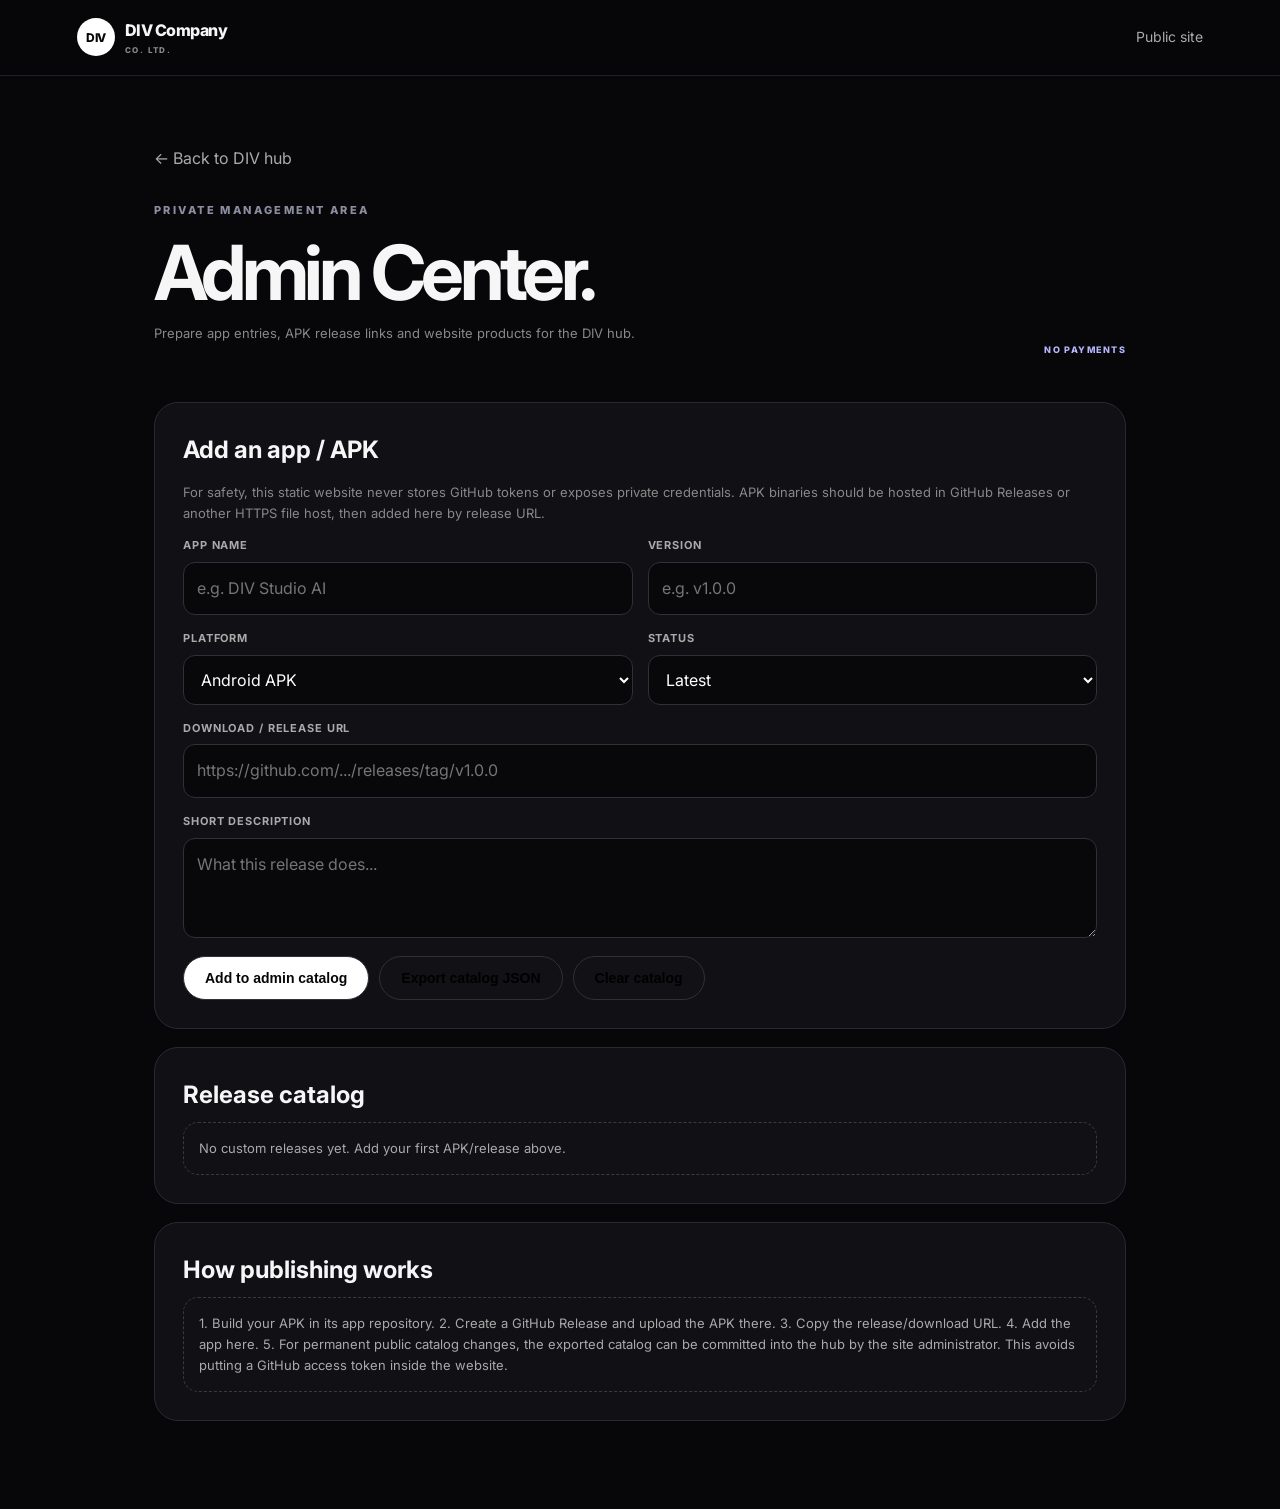
==== admin.html @ 3af1b53d "Add DIV Admin Center for apps and APK release management" ====
<!doctype html><html lang="en"><head><meta charset="UTF-8"><meta name="viewport" content="width=device-width,initial-scale=1"><meta name="theme-color" content="#07070a"><title>DIV Admin Center | APK & Apps</title><link rel="preconnect" href="https://fonts.googleapis.com"><link rel="preconnect" href="https://fonts.gstatic.com" crossorigin><link href="https://fonts.googleapis.com/css2?family=Inter:wght@400;500;600;700;800&display=swap" rel="stylesheet"><link rel="stylesheet" href="styles.css"><style>.admin-page{max-width:1100px;margin:auto;padding:70px 5vw}.admin-top{display:flex;justify-content:space-between;gap:25px;align-items:end;margin-bottom:45px}.admin-top h1{font-size:clamp(42px,7vw,76px);line-height:1;letter-spacing:-.06em;margin:0}.panel{border:1px solid #292933;background:#101015;border-radius:24px;padding:28px;margin-bottom:18px}.panel h2{margin:0 0 8px}.muted{color:#888;font-size:13px}.form-grid{display:grid;grid-template-columns:1fr 1fr;gap:15px}.field{display:flex;flex-direction:column;gap:7px}.field.full{grid-column:1/-1}.field label{font-size:11px;color:#aaa;font-weight:700;letter-spacing:.08em}.field input,.field textarea,.field select{background:#08080b;color:#fff;border:1px solid #30303a;border-radius:12px;padding:13px;font:inherit;outline:none}.field textarea{min-height:100px;resize:vertical}.admin-actions{display:flex;gap:10px;flex-wrap:wrap;margin-top:18px}.release-list{display:grid;gap:12px}.release{display:flex;justify-content:space-between;gap:20px;align-items:center;padding:18px;border:1px solid #292933;border-radius:16px}.release strong{display:block}.release small{color:#777}.danger{border-color:#55333a!important;color:#ffb6c1}.notice{padding:15px;border:1px dashed #3a3a45;border-radius:15px;color:#aaa;font-size:13px}.back{margin-bottom:30px;display:inline-block;color:#aaa}.hidden{display:none}@media(max-width:700px){.admin-top,.release{display:block}.form-grid{grid-template-columns:1fr}.field.full{grid-column:auto}.release .btn{margin-top:12px}}</style></head><body><header class="nav"><a class="brand" href="index.html"><span class="brand-mark">DIV</span><span>DIV Company <small>CO. LTD.</small></span></a><nav><a href="index.html">Public site</a></nav></header><main class="admin-page"><a class="back" href="index.html">← Back to DIV hub</a><div class="admin-top"><div><p class="eyebrow">PRIVATE MANAGEMENT AREA</p><h1>Admin Center.</h1><p class="muted">Prepare app entries, APK release links and website products for the DIV hub.</p></div><span class="tag live">NO PAYMENTS</span></div><section class="panel"><h2>Add an app / APK</h2><p class="muted">For safety, this static website never stores GitHub tokens or exposes private credentials. APK binaries should be hosted in GitHub Releases or another HTTPS file host, then added here by release URL.</p><div class="form-grid"><div class="field"><label>APP NAME</label><input id="name" placeholder="e.g. DIV Studio AI"></div><div class="field"><label>VERSION</label><input id="version" placeholder="e.g. v1.0.0"></div><div class="field"><label>PLATFORM</label><select id="platform"><option>Android APK</option><option>Website</option><option>Other</option></select></div><div class="field"><label>STATUS</label><select id="status"><option>Latest</option><option>Beta</option><option>Coming soon</option></select></div><div class="field full"><label>DOWNLOAD / RELEASE URL</label><input id="url" type="url" placeholder="https://github.com/.../releases/tag/v1.0.0"></div><div class="field full"><label>SHORT DESCRIPTION</label><textarea id="description" placeholder="What this release does..."></textarea></div></div><div class="admin-actions"><button class="btn primary" id="save">Add to admin catalog</button><button class="btn ghost" id="export">Export catalog JSON</button><button class="btn ghost" id="clear">Clear catalog</button></div></section><section class="panel"><h2>Release catalog</h2><div id="empty" class="notice">No custom releases yet. Add your first APK/release above.</div><div id="list" class="release-list"></div></section><section class="panel"><h2>How publishing works</h2><div class="notice">1. Build your APK in its app repository. 2. Create a GitHub Release and upload the APK there. 3. Copy the release/download URL. 4. Add the app here. 5. For permanent public catalog changes, the exported catalog can be committed into the hub by the site administrator. This avoids putting a GitHub access token inside the website.</div></section></main><script src="admin.js"></script></body></html>
---- styles.css ----
*{box-sizing:border-box}html{scroll-behavior:smooth}body{margin:0;font-family:Inter,system-ui,sans-serif;background:#07070a;color:#f6f6f7;line-height:1.6}a{color:inherit;text-decoration:none}.nav{height:76px;padding:0 6vw;display:flex;align-items:center;justify-content:space-between;border-bottom:1px solid #202027;background:#07070aeF;backdrop-filter:blur(18px);position:sticky;top:0;z-index:20}.brand{display:flex;align-items:center;gap:10px;font-weight:800;letter-spacing:-.03em}.brand small{display:block;font-size:8px;letter-spacing:.18em;color:#888}.brand-mark{display:grid;place-items:center;width:38px;height:38px;border-radius:50%;background:#fff;color:#07070a;font-size:12px}.nav nav{display:flex;gap:26px;color:#aaa;font-size:14px;align-items:center}.nav nav a:hover,.nav nav .admin-link{color:#fff}.admin-link{border:1px solid #30303a;padding:8px 13px;border-radius:999px}.menu{display:none;background:none;border:0;color:#fff;font-size:24px}.hero{min-height:690px;padding:90px 8vw;display:grid;grid-template-columns:1.2fr .8fr;align-items:center;gap:40px;background:radial-gradient(circle at 70% 35%,#29294a 0,#11111a 28%,transparent 52%),#07070a}.eyebrow{font-size:11px;font-weight:800;letter-spacing:.22em;color:#8d8da0;margin:0 0 15px}.hero h1{font-size:clamp(48px,7vw,92px);line-height:.98;letter-spacing:-.065em;margin:0;max-width:850px}.hero h1 span{color:#aaa}.lead{font-size:19px;color:#a6a6b1;max-width:650px;margin:28px 0}.actions{display:flex;gap:12px;flex-wrap:wrap}.btn{display:inline-flex;align-items:center;justify-content:center;padding:13px 21px;border-radius:999px;font-weight:700;font-size:14px;border:1px solid #30303a;transition:.2s}.btn:hover{transform:translateY(-2px)}.primary{background:#fff;color:#07070a}.ghost{background:#111116}.small{padding:10px 15px;font-size:12px}.hero-note{margin-top:22px;color:#777;font-size:12px}.hero-orb{display:grid;place-items:center}.orb{width:min(350px,72vw);aspect-ratio:1;border-radius:50%;display:grid;place-items:center;align-content:center;background:radial-gradient(circle at 35% 25%,#fff,#888 5%,#2b2b36 20%,#111 58%,#07070a 72%);box-shadow:0 0 100px #fff2;border:1px solid #555;animation:float 5s ease-in-out infinite}.orb strong{font-size:75px;letter-spacing:-.08em}.orb span{font-size:8px;letter-spacing:.3em;color:#aaa}@keyframes float{50%{transform:translateY(-10px)}}.ticker{border-block:1px solid #202027;padding:16px 6vw;display:flex;justify-content:space-between;gap:25px;overflow:auto;white-space:nowrap;color:#777;font-size:10px;font-weight:800;letter-spacing:.18em}.section{padding:110px 8vw}.section.alt{background:#0d0d12}.section-head{display:flex;justify-content:space-between;gap:50px;align-items:end;margin-bottom:45px}.section h2{font-size:clamp(36px,5vw,64px);line-height:1;letter-spacing:-.05em;margin:0}.section-head>p{max-width:430px;color:#92929d}.grid{display:grid;grid-template-columns:repeat(3,1fr);gap:16px}.card{padding:28px;border:1px solid #25252e;border-radius:24px;background:linear-gradient(145deg,#111116,#0b0b0e);min-height:250px;transition:.25s}.card:hover,.download-card:hover{transform:translateY(-5px);border-color:#555}.featured{grid-column:span 2}.icon{font-size:28px;margin-bottom:24px}.tag{font-size:9px;letter-spacing:.16em;color:#777;font-weight:800}.tag.live{color:#b6b6ff}.card h3,.download-card h3{font-size:24px;margin:7px 0}.card p,.download-card p{color:#92929d;font-size:14px;min-height:50px}.card a{font-size:13px;font-weight:700}.card-actions{display:flex;gap:18px;align-items:center}.card-actions .soft{color:#aaa}.downloads{background:#09090d}.download-grid{display:grid;grid-template-columns:repeat(2,1fr);gap:16px}.download-card{padding:25px;border:1px solid #25252e;border-radius:22px;background:#101015;display:flex;justify-content:space-between;align-items:center;gap:25px;transition:.25s}.download-card h3{font-size:21px}.download-card p{margin:0;min-height:0}.admin-shelf{border-style:dashed}.website-panel{padding:32px;border:1px solid #292933;border-radius:25px;display:flex;align-items:center;justify-content:space-between;background:#111116}.website-panel strong{font-size:25px}.website-panel p{color:#888;margin:5px 0 0}.status-dot{display:inline-block;width:8px;height:8px;border-radius:50%;background:#8fffbc;margin-right:10px}.about{max-width:1100px}.big-copy{font-size:clamp(25px,4vw,45px);line-height:1.25;letter-spacing:-.04em;color:#b8b8c1;max-width:1000px}.stats{display:flex;gap:70px;margin-top:55px}.stats b{display:block;font-size:42px}.stats span{color:#777;font-size:12px}.contact{border-top:1px solid #24242c;display:flex;justify-content:space-between;align-items:center;gap:30px}.contact p:not(.eyebrow){color:#999;max-width:560px}footer{padding:35px 8vw;border-top:1px solid #202027;display:flex;justify-content:space-between;align-items:center;gap:25px;color:#777;font-size:12px}footer>div:last-child{display:flex;gap:20px}footer a:hover{color:#fff}@media(max-width:800px){.nav{padding:0 5vw}.nav nav{display:none}.menu{display:block}.hero{grid-template-columns:1fr;padding:75px 5vw}.hero-orb{display:none}.section{padding:75px 5vw}.section-head,.contact{display:block}.section-head>p{margin-top:20px}.grid,.download-grid{grid-template-columns:1fr}.featured{grid-column:span 1}.stats{gap:35px;flex-wrap:wrap}.website-panel{display:block}.website-panel .btn{margin-top:22px}.download-card{display:block}.download-card .btn{margin-top:18px}footer{padding:30px 5vw;display:block}footer>div:last-child{margin-top:20px;flex-wrap:wrap}.ticker{padding-inline:5vw}}
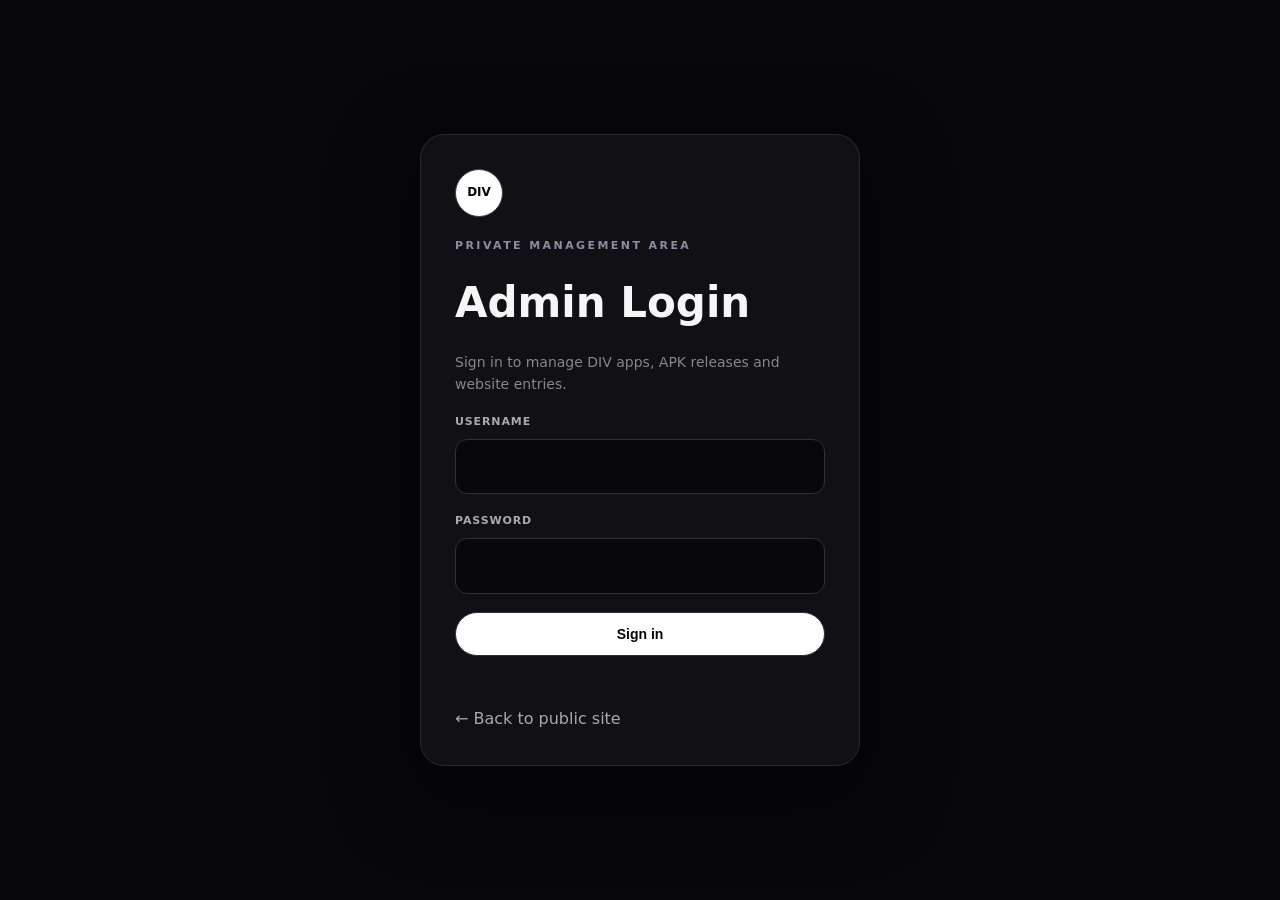
==== commit 45536927: "Protect admin center behind login" ====
--- a/admin.html
+++ b/admin.html
@@ -1 +1 @@
-<!doctype html><html lang="en"><head><meta charset="UTF-8"><meta name="viewport" content="width=device-width,initial-scale=1"><meta name="theme-color" content="#07070a"><title>DIV Admin Center | APK & Apps</title><link rel="preconnect" href="https://fonts.googleapis.com"><link rel="preconnect" href="https://fonts.gstatic.com" crossorigin><link href="https://fonts.googleapis.com/css2?family=Inter:wght@400;500;600;700;800&display=swap" rel="stylesheet"><link rel="stylesheet" href="styles.css"><style>.admin-page{max-width:1100px;margin:auto;padding:70px 5vw}.admin-top{display:flex;justify-content:space-between;gap:25px;align-items:end;margin-bottom:45px}.admin-top h1{font-size:clamp(42px,7vw,76px);line-height:1;letter-spacing:-.06em;margin:0}.panel{border:1px solid #292933;background:#101015;border-radius:24px;padding:28px;margin-bottom:18px}.panel h2{margin:0 0 8px}.muted{color:#888;font-size:13px}.form-grid{display:grid;grid-template-columns:1fr 1fr;gap:15px}.field{display:flex;flex-direction:column;gap:7px}.field.full{grid-column:1/-1}.field label{font-size:11px;color:#aaa;font-weight:700;letter-spacing:.08em}.field input,.field textarea,.field select{background:#08080b;color:#fff;border:1px solid #30303a;border-radius:12px;padding:13px;font:inherit;outline:none}.field textarea{min-height:100px;resize:vertical}.admin-actions{display:flex;gap:10px;flex-wrap:wrap;margin-top:18px}.release-list{display:grid;gap:12px}.release{display:flex;justify-content:space-between;gap:20px;align-items:center;padding:18px;border:1px solid #292933;border-radius:16px}.release strong{display:block}.release small{color:#777}.danger{border-color:#55333a!important;color:#ffb6c1}.notice{padding:15px;border:1px dashed #3a3a45;border-radius:15px;color:#aaa;font-size:13px}.back{margin-bottom:30px;display:inline-block;color:#aaa}.hidden{display:none}@media(max-width:700px){.admin-top,.release{display:block}.form-grid{grid-template-columns:1fr}.field.full{grid-column:auto}.release .btn{margin-top:12px}}</style></head><body><header class="nav"><a class="brand" href="index.html"><span class="brand-mark">DIV</span><span>DIV Company <small>CO. LTD.</small></span></a><nav><a href="index.html">Public site</a></nav></header><main class="admin-page"><a class="back" href="index.html">← Back to DIV hub</a><div class="admin-top"><div><p class="eyebrow">PRIVATE MANAGEMENT AREA</p><h1>Admin Center.</h1><p class="muted">Prepare app entries, APK release links and website products for the DIV hub.</p></div><span class="tag live">NO PAYMENTS</span></div><section class="panel"><h2>Add an app / APK</h2><p class="muted">For safety, this static website never stores GitHub tokens or exposes private credentials. APK binaries should be hosted in GitHub Releases or another HTTPS file host, then added here by release URL.</p><div class="form-grid"><div class="field"><label>APP NAME</label><input id="name" placeholder="e.g. DIV Studio AI"></div><div class="field"><label>VERSION</label><input id="version" placeholder="e.g. v1.0.0"></div><div class="field"><label>PLATFORM</label><select id="platform"><option>Android APK</option><option>Website</option><option>Other</option></select></div><div class="field"><label>STATUS</label><select id="status"><option>Latest</option><option>Beta</option><option>Coming soon</option></select></div><div class="field full"><label>DOWNLOAD / RELEASE URL</label><input id="url" type="url" placeholder="https://github.com/.../releases/tag/v1.0.0"></div><div class="field full"><label>SHORT DESCRIPTION</label><textarea id="description" placeholder="What this release does..."></textarea></div></div><div class="admin-actions"><button class="btn primary" id="save">Add to admin catalog</button><button class="btn ghost" id="export">Export catalog JSON</button><button class="btn ghost" id="clear">Clear catalog</button></div></section><section class="panel"><h2>Release catalog</h2><div id="empty" class="notice">No custom releases yet. Add your first APK/release above.</div><div id="list" class="release-list"></div></section><section class="panel"><h2>How publishing works</h2><div class="notice">1. Build your APK in its app repository. 2. Create a GitHub Release and upload the APK there. 3. Copy the release/download URL. 4. Add the app here. 5. For permanent public catalog changes, the exported catalog can be committed into the hub by the site administrator. This avoids putting a GitHub access token inside the website.</div></section></main><script src="admin.js"></script></body></html>+<!doctype html><html lang="en"><head><meta charset="UTF-8"><meta name="viewport" content="width=device-width,initial-scale=1"><meta name="theme-color" content="#07070a"><title>DIV Admin Center | APK & Apps</title><link rel="preconnect" href="https://fonts.googleapis.com"><link rel="preconnect" href="https://fonts.gstatic.com" crossorigin><link href="https://fonts.googleapis.com/css2?family=Inter:wght@400;500;600;700;800&display=swap" rel="stylesheet"><link rel="stylesheet" href="styles.css"><script>if(sessionStorage.getItem('div_admin_auth')!=='1'){location.replace('login.html')}</script><style>.admin-page{max-width:1100px;margin:auto;padding:70px 5vw}.admin-top{display:flex;justify-content:space-between;gap:25px;align-items:end;margin-bottom:45px}.admin-top h1{font-size:clamp(42px,7vw,76px);line-height:1;letter-spacing:-.06em;margin:0}.panel{border:1px solid #292933;background:#101015;border-radius:24px;padding:28px;margin-bottom:18px}.panel h2{margin:0 0 8px}.muted{color:#888;font-size:13px}.form-grid{display:grid;grid-template-columns:1fr 1fr;gap:15px}.field{display:flex;flex-direction:column;gap:7px}.field.full{grid-column:1/-1}.field label{font-size:11px;color:#aaa;font-weight:700;letter-spacing:.08em}.field input,.field textarea,.field select{background:#08080b;color:#fff;border:1px solid #30303a;border-radius:12px;padding:13px;font:inherit;outline:none}.field textarea{min-height:100px;resize:vertical}.admin-actions{display:flex;gap:10px;flex-wrap:wrap;margin-top:18px}.release-list{display:grid;gap:12px}.release{display:flex;justify-content:space-between;gap:20px;align-items:center;padding:18px;border:1px solid #292933;border-radius:16px}.release strong{display:block}.release small{color:#777}.danger{border-color:#55333a!important;color:#ffb6c1}.notice{padding:15px;border:1px dashed #3a3a45;border-radius:15px;color:#aaa;font-size:13px}.back{margin-bottom:30px;display:inline-block;color:#aaa}.hidden{display:none}@media(max-width:700px){.admin-top,.release{display:block}.form-grid{grid-template-columns:1fr}.field.full{grid-column:auto}.release .btn{margin-top:12px}}</style></head><body><header class="nav"><a class="brand" href="index.html"><span class="brand-mark">DIV</span><span>DIV Company <small>CO. LTD.</small></span></a><nav><a href="index.html">Public site</a><a href="#" onclick="sessionStorage.removeItem('div_admin_auth');location.href='login.html';return false">Log out</a></nav></header><main class="admin-page"><a class="back" href="index.html">← Back to DIV hub</a><div class="admin-top"><div><p class="eyebrow">PRIVATE MANAGEMENT AREA</p><h1>Admin Center.</h1><p class="muted">Prepare app entries, APK release links and website products for the DIV hub.</p></div><span class="tag live">NO PAYMENTS</span></div><section class="panel"><h2>Add an app / APK</h2><p class="muted">For safety, this static website never stores GitHub tokens or exposes private credentials. APK binaries should be hosted in GitHub Releases or another HTTPS file host, then added here by release URL.</p><div class="form-grid"><div class="field"><label>APP NAME</label><input id="name" placeholder="e.g. DIV Studio AI"></div><div class="field"><label>VERSION</label><input id="version" placeholder="e.g. v1.0.0"></div><div class="field"><label>PLATFORM</label><select id="platform"><option>Android APK</option><option>Website</option><option>Other</option></select></div><div class="field"><label>STATUS</label><select id="status"><option>Latest</option><option>Beta</option><option>Coming soon</option></select></div><div class="field full"><label>DOWNLOAD / RELEASE URL</label><input id="url" type="url" placeholder="https://github.com/.../releases/tag/v1.0.0"></div><div class="field full"><label>SHORT DESCRIPTION</label><textarea id="description" placeholder="What this release does..."></textarea></div></div><div class="admin-actions"><button class="btn primary" id="save">Add to admin catalog</button><button class="btn ghost" id="export">Export catalog JSON</button><button class="btn ghost" id="clear">Clear catalog</button></div></section><section class="panel"><h2>Release catalog</h2><div id="empty" class="notice">No custom releases yet. Add your first APK/release above.</div><div id="list" class="release-list"></div></section><section class="panel"><h2>How publishing works</h2><div class="notice">1. Build your APK in its app repository. 2. Create a GitHub Release and upload the APK there. 3. Copy the release/download URL. 4. Add the app here. 5. For permanent public catalog changes, the exported catalog can be committed into the hub by the site administrator. This avoids putting a GitHub access token inside the website.</div></section></main><script src="admin.js"></script></body></html>
